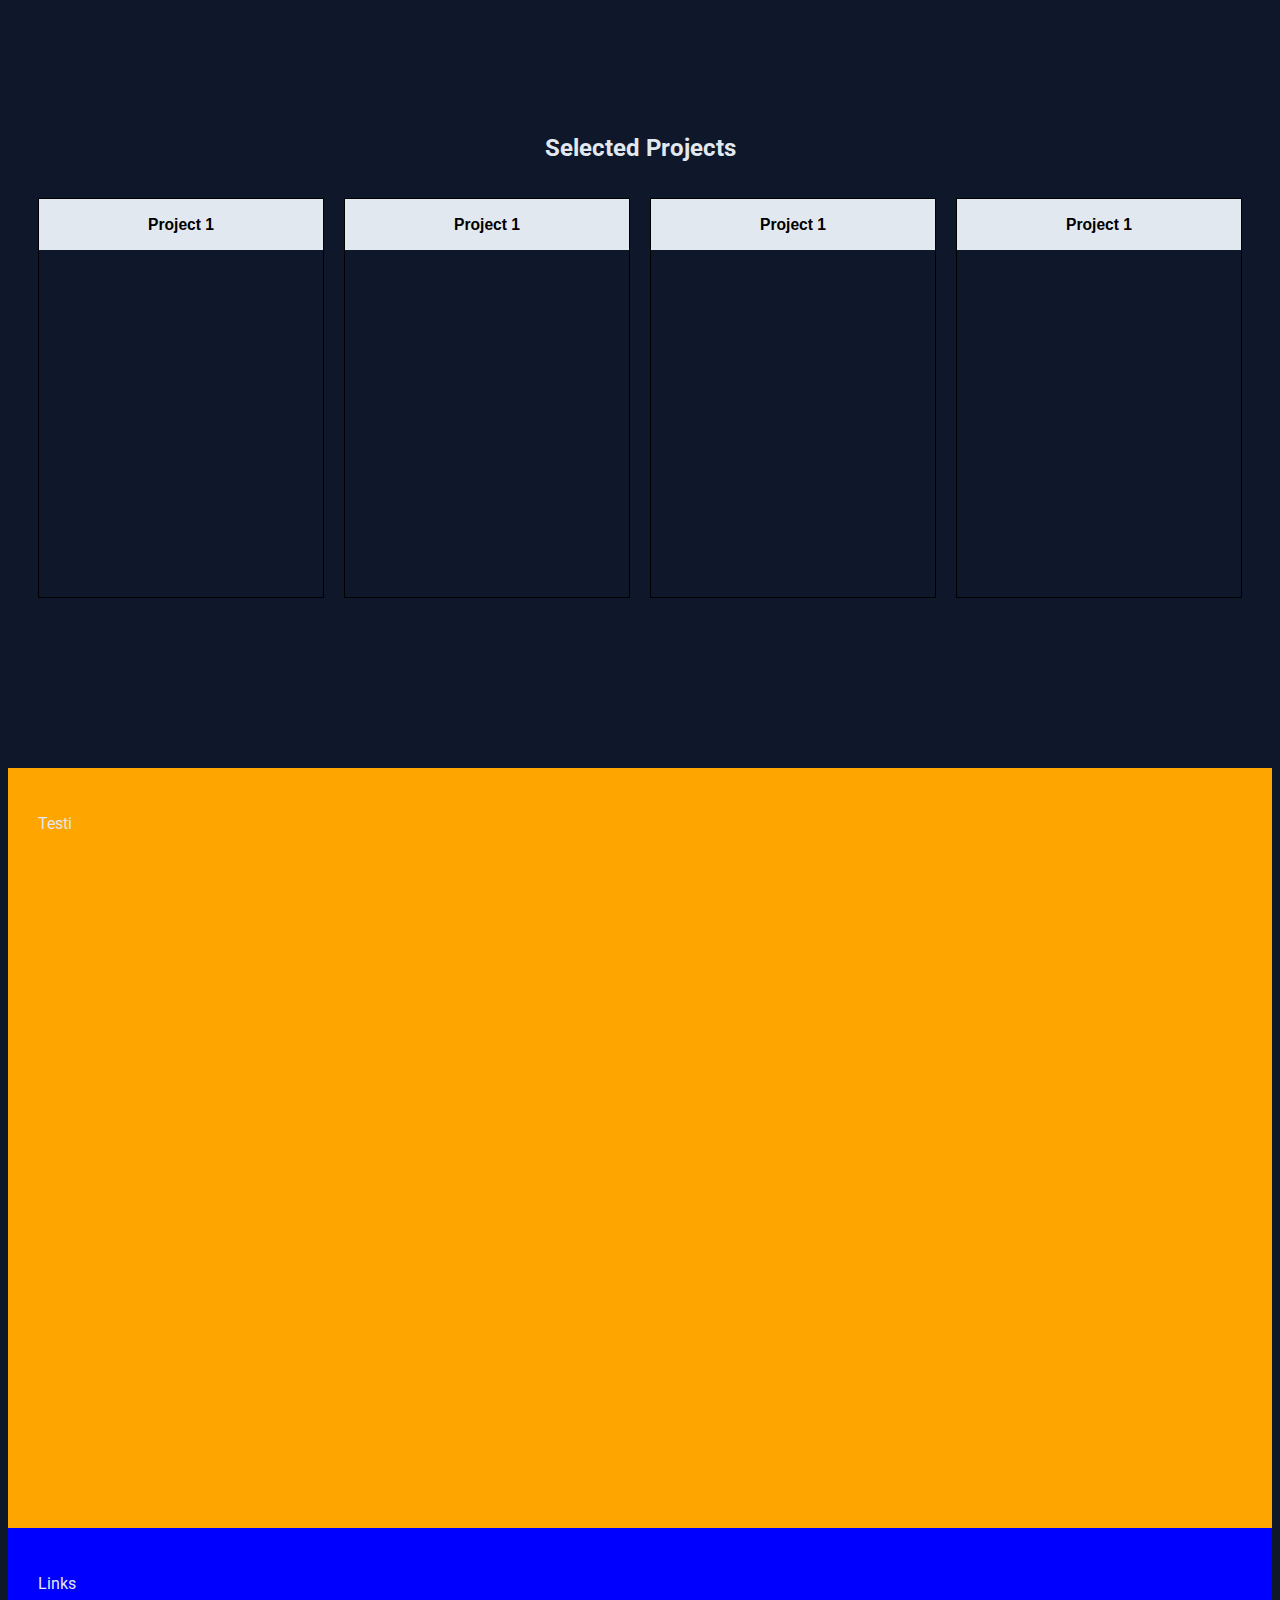
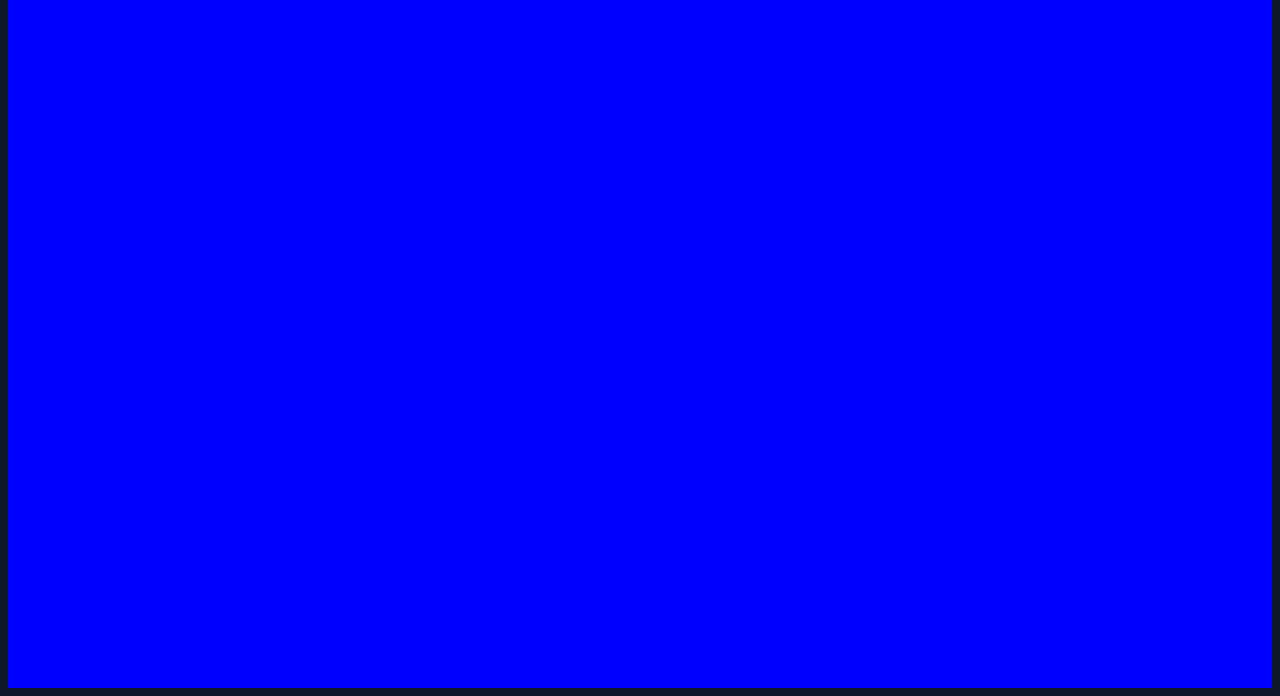
==== index.html @ 9897cf4c "added some code" ====
<!DOCTYPE html>
<html lang="en">
<head>
    <meta charset="UTF-8">
    <meta name="viewport" content="width=device-width, initial-scale=1.0">
    <title>Shreyas S - Portfolio</title>
    <link rel="stylesheet" href="./styles.css">


</head>
<body>
    <header class="hero"></header>
    <div class="section">
        
            
            <div class="section projects" id="projects">
                <div class="secheader"> 
                    <p>
                   <h2> Selected Projects</h2>
                </p>
                </div>
            
            <div class="cards">
                <button> <h3> Project 1</h3></button>
                
            </div>
            <div class="cards">
                <button> <h3> Project 1</h3></button>
            </div>
            <div class="cards">
                <button> <h3> Project 1</h3></button>
            </div>
            <div class="cards">
                <button> <h3> Project 1</h3></button>
            </div>

            

        </div>
        <div class="section testimonials">
            <p>
                Testi
            </p>
        </div>
        <div class="section links">
            <p>
                Links
            </p>
        </div>
    </div>
    <footer></footer>
</body>
</html>
---- styles.css ----
@import url('https://fonts.googleapis.com/css2?family=Roboto:ital,wght@0,100;0,300;0,500;0,900;1,100;1,500;1,900&display=swap');
body {
    font-family: 'Roboto', sans-serif;
    background-color: #0f172a;
    color: #e2e8f0;
}
div{
    /* margin: 20px; */
}
.section{
    max-width: 100%;
    min-height: 700px;
    max-height: max-content;
    border-left: 10px;
    border-right: 10px;
    display: grid;
}

.projects{
    padding:30px;
    display: grid;
    grid-template-rows: 100px minmax(100px, 400px);
    grid-template-columns: repeat(4, minmax(0, 1fr));
    column-gap: 20px;
    row-gap: 60px;
    text-align: center;
    border-width: 1px;

}

.projects button{
   width: 100%;
   background-color: #e2e8f0;
border: 0;
   transition: 0.3s;
}
.projects button:hover{
    
    background-color: #083344;
    color: #22d3ee;
    animation: ease-in;
}
.secheader{
    grid-column-start: 1;
  grid-column-end: 5;
  grid-row-start: 1;
  grid-row-end: 1;
  padding: 20px

}
.secheader p {
    padding: 20px;
}

.cards{
    border: 0.5px solid black;
}
.testimonials{
    background-color: orange;
    padding:30px;


}
.links{
    background-color: blue;
    padding:30px;

}


/* Desktop */
@media only screen and (min-width: 768px) {
}

/* Tablet */
@media only screen and (min-width: 768px) and (max-width: 1023px) {
  
}

/* Mobile */
@media only screen and (max-width: 767px) {

}

/* Foldable Mobile */
@media only screen and (min-width: 480px) and (max-width: 767px) {
  
}
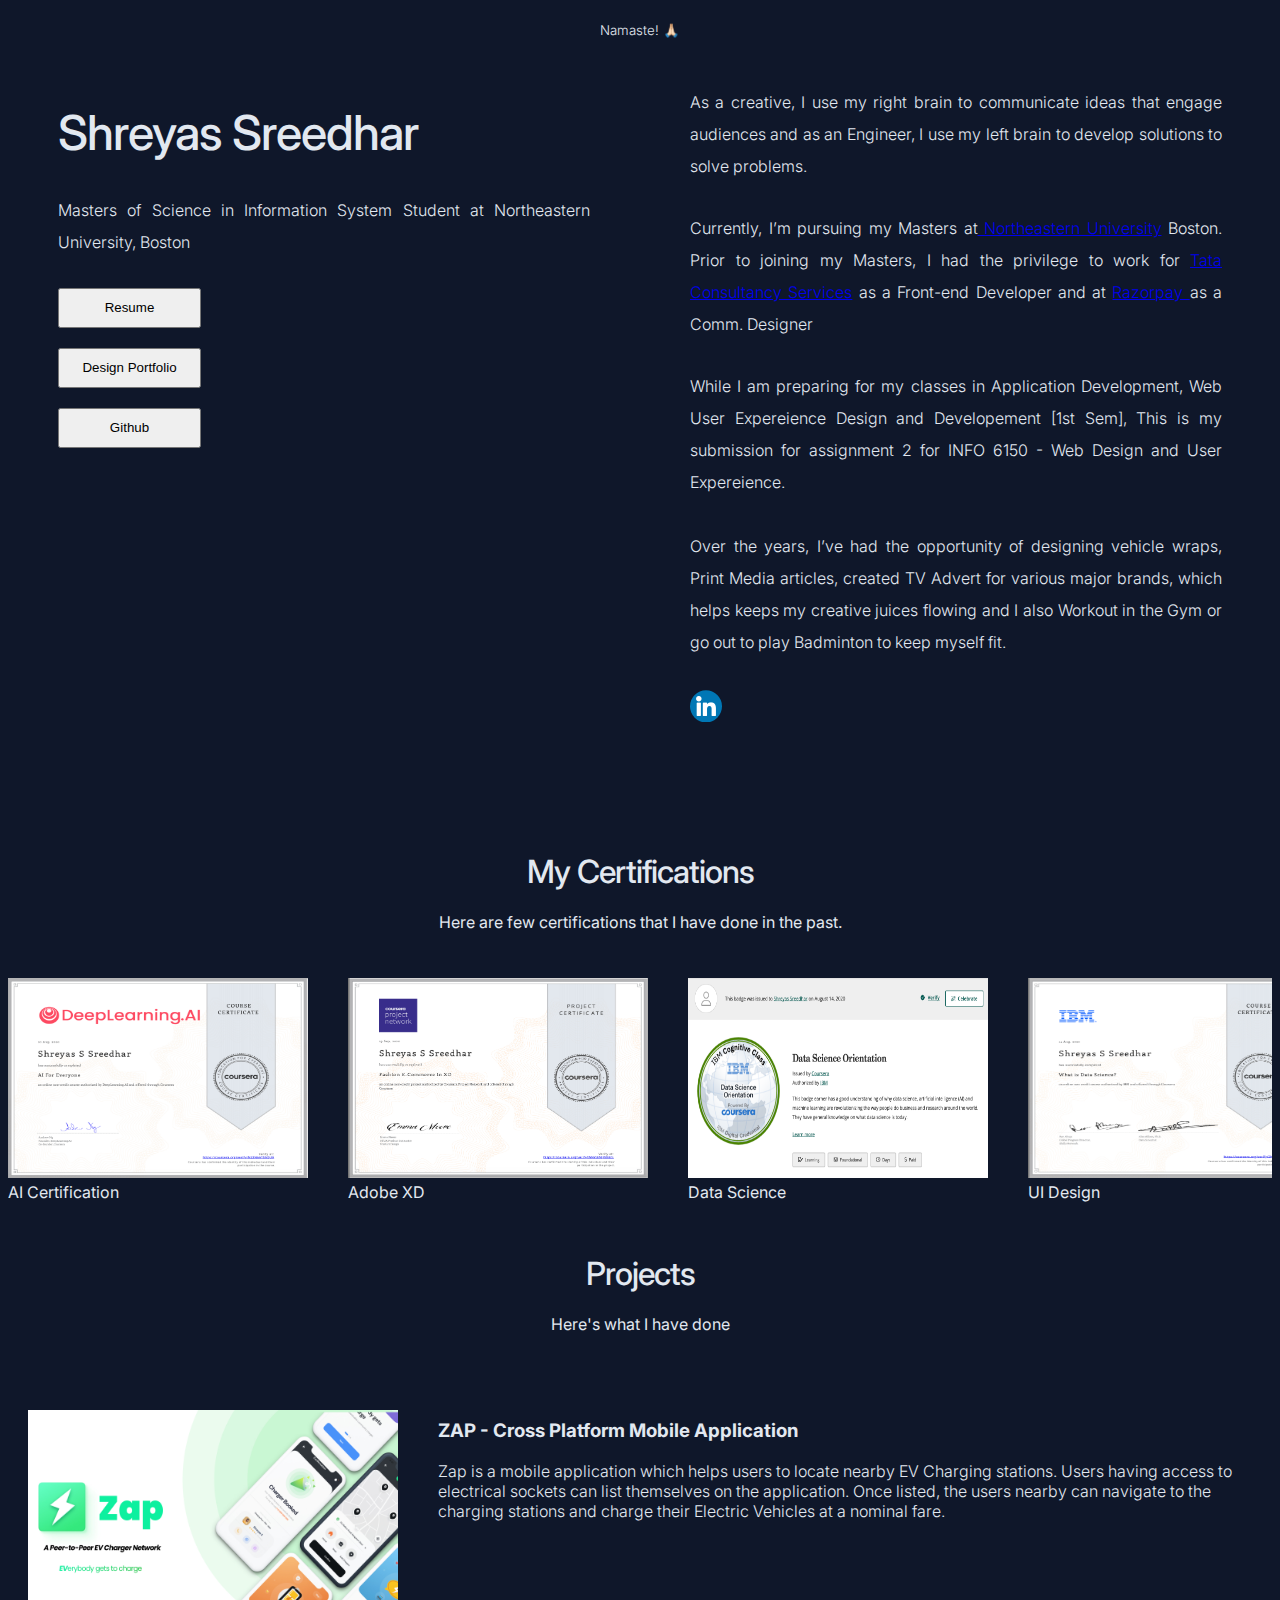
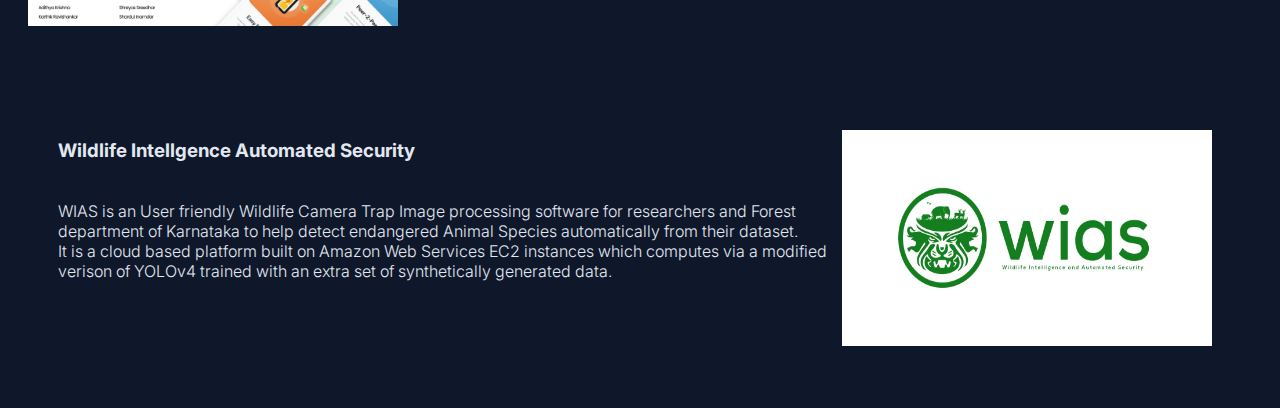
==== commit 2f9b9d01: "a lot of content changed" ====
--- a/index.html
+++ b/index.html
@@ -1,53 +1,118 @@
 <!DOCTYPE html>
 <html lang="en">
+
 <head>
     <meta charset="UTF-8">
     <meta name="viewport" content="width=device-width, initial-scale=1.0">
-    <title>Shreyas S - Portfolio</title>
+
     <link rel="stylesheet" href="./styles.css">
 
+    <title>Document</title>
+</head>
 
-</head>
 <body>
-    <header class="hero"></header>
-    <div class="section">
-        
-            
-            <div class="section projects" id="projects">
-                <div class="secheader"> 
-                    <p>
-                   <h2> Selected Projects</h2>
+    <header id="Home">
+
+        <h5>
+            Namaste! 🙏🏻
+        </h5>
+    </header>
+    <div class="mainme">
+        <div class="row">
+            <div class="column">
+                <!-- <div class="jfimage">
+            <img class="responsive dp" src="./images/shreyas.jpeg"></div> -->
+                <h1>Shreyas Sreedhar</h1>
+                <p id="maintext"> Masters of Science in Information System Student at Northeastern University, Boston
+                </p>
+                <div class="fora">
+                    <a href="#cta"> <button> Resume</button> </a>
+
+                    <br>
+                    <br>
+
+                    <a href="#cta"> <button> Design Portfolio </button> </a>
+
+                    <br>
+                    <br>
+
+                    <a href="#cta"> <button> Github</button> </a>
+
+                    <br>
+                    <br>
+                </div>
+            </div>
+            <div class="column">
+                <p>As a creative, I use my right brain to communicate ideas that engage audiences and as an Engineer, I
+                    use my left brain to develop solutions to solve problems.</p>
+
+                <p> Currently, I’m pursuing my Masters at<a href="www.northeastern.edu"> Northeastern University</a>
+                    Boston. Prior to joining my Masters, I had the privilege to work for <a href="www.tcs.com"> Tata
+                        Consultancy Services</a> as a Front-end Developer and at <a href="www.razorpay.com"> Razorpay
+                    </a> as a Comm. Designer </p>
+
+                <p>
+                    While I am preparing for my classes in Application Development, Web User Expereience Design and
+                    Developement [1st Sem], This is my submission for assignment 2 for INFO 6150 - Web Design and User
+                    Expereience.
+                    <br> <br> Over the years, I’ve had the opportunity of designing vehicle wraps, Print Media articles,
+                    created TV Advert for various major brands, which helps keeps my creative juices flowing and I also
+                    Workout in the Gym or go out to play Badminton to keep myself fit.
+                    <br>
+                    <br>
+                    <span class="my-links">
+                        <a href="www.linkedin.com/in/shreyas-sreedhar"><img class="linkedin" src="./linkedin.png"> </a>
+                    </span>
                 </p>
                 </div>
-            
-            <div class="cards">
-                <button> <h3> Project 1</h3></button>
-                
             </div>
-            <div class="cards">
-                <button> <h3> Project 1</h3></button>
-            </div>
-            <div class="cards">
-                <button> <h3> Project 1</h3></button>
-            </div>
-            <div class="cards">
-                <button> <h3> Project 1</h3></button>
-            </div>
-
-            
-
-        </div>
-        <div class="section testimonials">
-            <p>
-                Testi
-            </p>
-        </div>
-        <div class="section links">
-            <p>
-                Links
-            </p>
         </div>
     </div>
-    <footer></footer>
+    <div class="scrolltodown">
+        <h1> My Certifications </h1>
+        <p> Here are few certifications that I have done in the past.</p>
+    </div>
+
+    <div class="cards">
+        <div class="card">
+            
+            <img src="./images/certificate-1.png" alt="1st Certificate" width="300" height="200"> <br>
+            <caption id="cap_text"> AI Certification </caption>
+        </div>
+        <div class="card"> <img src="./images/certificate-2.png" alt="2nd Certificate" width="300" height="200"><caption> Adobe XD</caption> 
+        </div>
+        <div class="card">             <img src="./images/certificate-5.png" alt="3rd Certificate" width="300" height="200">
+            <caption> Data Science</caption></div>
+        <div class="card">             <img src="./images/certificate-6.png" alt="4th Certificate" width="300" height="200">
+            <caption> UI Design</caption></div>
+</div>
+<div class="scrolltodown">
+    <h1> Projects</h1>
+    <p> Here's what I have done</p>
+</div>
+<div class="test">
+    <div class="column">
+        <div class="testimonial">
+            <div class="card1 fright">
+                <img src="./images/Zap-Thumbail.jpg" style="float: left;">
+                <h3> ZAP - Cross Platform Mobile Application </h3>
+                <p>
+                    Zap is a mobile application which helps users to locate nearby EV Charging stations. Users having access to electrical sockets can list themselves on the application. Once listed, the users nearby can navigate to the charging stations and charge their Electric Vehicles at a nominal fare.
+                </p>
+            </div>
+            <div class="card1 fleft">
+              <img src="./images/project-2.jpg" style="float: right;">
+              <h3> Wildlife Intellgence Automated Security </h3> 
+                <p>
+                    
+                    <br>
+                    WIAS is an User friendly Wildlife Camera Trap Image processing software for researchers and Forest department of Karnataka to help detect endangered Animal Species automatically from their dataset. 
+                    <br>It is a cloud based platform built on Amazon Web Services EC2 instances which computes via a modified verison of YOLOv4 trained with an extra set of synthetically generated data.
+                </p>
+            </div>
+        </div>
+    </div>
+</div>
 </body>
+
 </html>--- a/styles.css
+++ b/styles.css
@@ -1,89 +1,283 @@
-
-@import url('https://fonts.googleapis.com/css2?family=Roboto:ital,wght@0,100;0,300;0,500;0,900;1,100;1,500;1,900&display=swap');
+@import url('https://fonts.googleapis.com/css2?family=Inter:ital,wght@0,100;0,300;0,500;0,900;1,100;1,500;1,900&display=swap');
+
 body {
-    font-family: 'Roboto', sans-serif;
-    background-color: #0f172a;
-    color: #e2e8f0;
-}
-div{
-    /* margin: 20px; */
-}
-.section{
-    max-width: 100%;
-    min-height: 700px;
-    max-height: max-content;
-    border-left: 10px;
-    border-right: 10px;
+  background-color: #0f172a;
+  font-family: 'Inter', sans-serif;
+  color: #e2e8f0;
+
+}
+
+header {
+  text-align: center;
+  color: #e2e8f0;
+  height: fit-content;
+}
+
+header h5 {
+  font-weight: 300;
+}
+
+h1 {
+  font-weight: 500;
+  letter-spacing: -1px;
+}
+
+/* header{
+  height: 100vh;
+  background-color: #083344;
+  text-align: center;
+  color:#e2e8f0;
+  padding: 10vh;
+} */
+img {
+  padding: 0px;
+}
+
+div {
+  max-width: 100%;
+}
+
+.mainme {
+  height: fit-content;
+}
+
+.mainme h1 {
+  font-size: 48px;
+  margin-left: 40px;
+
+}
+
+.mainme p {
+  font-weight: 300;
+  margin-left: 40px;
+  margin-right: 40px;
+  margin-bottom: 30px;
+  line-height: 2;
+  text-align: justify;
+}
+
+.fora {
+  margin-left: 40px;
+}
+
+.mainme li {
+
+  padding-left: 0px;
+  list-style-type: none;
+
+}
+
+.herotext {
+  align-items: center;
+  padding-left: 10px;
+}
+
+.maintext {
+  padding: 0px;
+  line-height: 50%;
+  letter-spacing: -2px;
+
+}
+
+.subtext {
+  font-weight: 300;
+}
+
+
+/* 
+.dp {
+  margin: 0 auto;
+  text-align: center;
+margin-left: 40px;
+height: 100px;
+position: absolute;
+top: 50%;
+left: 50%; 
+transform: translate(-50%, -50%);
+
+width: 100px;
+clip-path: circle();
+} */
+.linkedin {
+  height: 32px;
+  clip-path: circle();
+}
+
+.row {
+  display: flex;
+}
+
+.mainme .column {
+  flex: 50%;
+  padding: 10px;
+  height: 80vh;
+}
+
+.mainme button {
+  height: 40px;
+  width: 25%;
+}
+
+.scrolltodown {
+  padding: 30px;
+  text-align: center;
+}
+
+.card {
+  /* background: rgba(15, 23, 42, 0.5); */
+  /* background-color: #94a3b8; */
+  /* opacity: 0.1; */
+  max-height: 300px;
+  /* max-width: 100%; */
+  /* width: 50px; */
+  /* padding: 30px; */
+text-justify: center;
+
+}
+
+.card:hover {
+  background: rgba(148, 163, 184, .1);
+  /* opacity: 0.5; */
+  transition: 0.3s;
+
+
+}
+
+.card1 {
+  /* background: rgba(15, 23, 42, 0.5); */
+  /* background-color: #94a3b8; */
+  /* opacity: 0.1; */
+  max-height: 300px;
+  max-width: 100%;
+  padding: 20px 20px 10px 10px;
+  /* max-width: 100%; */
+  /* width: 50px; */
+  /* padding: 30px; */
+text-justify:newspaper;
+
+
+
+}
+
+.card1:hover {
+  background: rgba(148, 163, 184, .1);
+  /* opacity: 0.5; */
+  transition: 0.3s;
+
+
+}
+
+.cards p {
+  padding-left: 10%;
+}
+.cards {
+  overflow-x: clip;
+  border-color: red;
+  display: grid;
+  column-gap: 40px;
+  max-width: 100%;
+  max-height: 300px;
+  /* row-gap: 20px; */
+  grid-template-columns: 1fr 1fr 1fr 1fr;
+} 
+  .headingproj {
+    margin-left: 10px;
+  }
+
+  .testimonial {
+    position: relative;
+    padding: 0;
     display: grid;
-}
-
-.projects{
-    padding:30px;
-    display: grid;
-    grid-template-rows: 100px minmax(100px, 400px);
-    grid-template-columns: repeat(4, minmax(0, 1fr));
     column-gap: 20px;
-    row-gap: 60px;
-    text-align: center;
-    border-width: 1px;
-
-}
-
-.projects button{
-   width: 100%;
-   background-color: #e2e8f0;
-border: 0;
-   transition: 0.3s;
-}
-.projects button:hover{
-    
-    background-color: #083344;
-    color: #22d3ee;
-    animation: ease-in;
-}
-.secheader{
-    grid-column-start: 1;
-  grid-column-end: 5;
-  grid-row-start: 1;
-  grid-row-end: 1;
-  padding: 20px
-
-}
-.secheader p {
-    padding: 20px;
-}
-
-.cards{
-    border: 0.5px solid black;
-}
-.testimonials{
-    background-color: orange;
-    padding:30px;
-
-
-}
-.links{
-    background-color: blue;
-    padding:30px;
-
-}
-
-
-/* Desktop */
-@media only screen and (min-width: 768px) {
-}
-
-/* Tablet */
-@media only screen and (min-width: 768px) and (max-width: 1023px) {
-  
-}
-
-/* Mobile */
-@media only screen and (max-width: 767px) {
-
-}
-
-/* Foldable Mobile */
-@media only screen and (min-width: 480px) and (max-width: 767px) {
-  
-}+    row-gap: 20px;
+    grid-template-rows: repeat(2, minmax(300px, 1fr));
+  }
+  .fright img{
+   
+    height: 80%;
+    width: 30%;
+    padding-left:  10px;
+    padding-top: 10px;
+    padding-right: 40px;
+
+  }
+  .fright p{
+    margin-left: 40px;
+    font-weight: 300;
+  }
+  .fleft img{
+   
+    height: 80%;
+    width: 30%;
+    padding-left:  10px;
+    padding-top: 10px;
+    padding-right: 40px;
+
+  }
+  .fleft h3{
+    padding-left: 40px;
+  }
+  .fleft p{
+    margin-left: 40px;
+    font-weight: 300;
+  }
+  @media screen and (min-width: 1024px) {}
+
+  @media screen and (min-width: 768px) and (max-width: 1023px) {}
+
+
+
+  @media screen and (min-width: 480px) and (max-width: 767px) {}
+
+  @media screen and (max-width: 480px) {
+    .column {
+      width: 100%;
+    }
+
+    .row {
+      display: grid;
+      row-gap: 40px;
+    }
+
+    .card {
+      margin-bottom: 10px;
+
+    }
+
+    .cards {
+      display: inline;
+    }
+
+    div {
+      max-width: 100%;
+    }
+
+    .mainme h1 {
+      font-size: 24px;
+      margin-left: 0px;
+      text-align: center;
+
+    }
+
+    .mainme .column {
+
+      max-width: 100%;
+      padding-left: 0px;
+      height: fit-content;
+      align-items: center;
+      justify-content: center;
+    }
+
+    .mainme button {
+      padding-left: 0px;
+      height: 40px;
+      width: 100%;
+    }
+
+    .fora {
+      margin-left: 20px;
+
+    }
+
+
+  }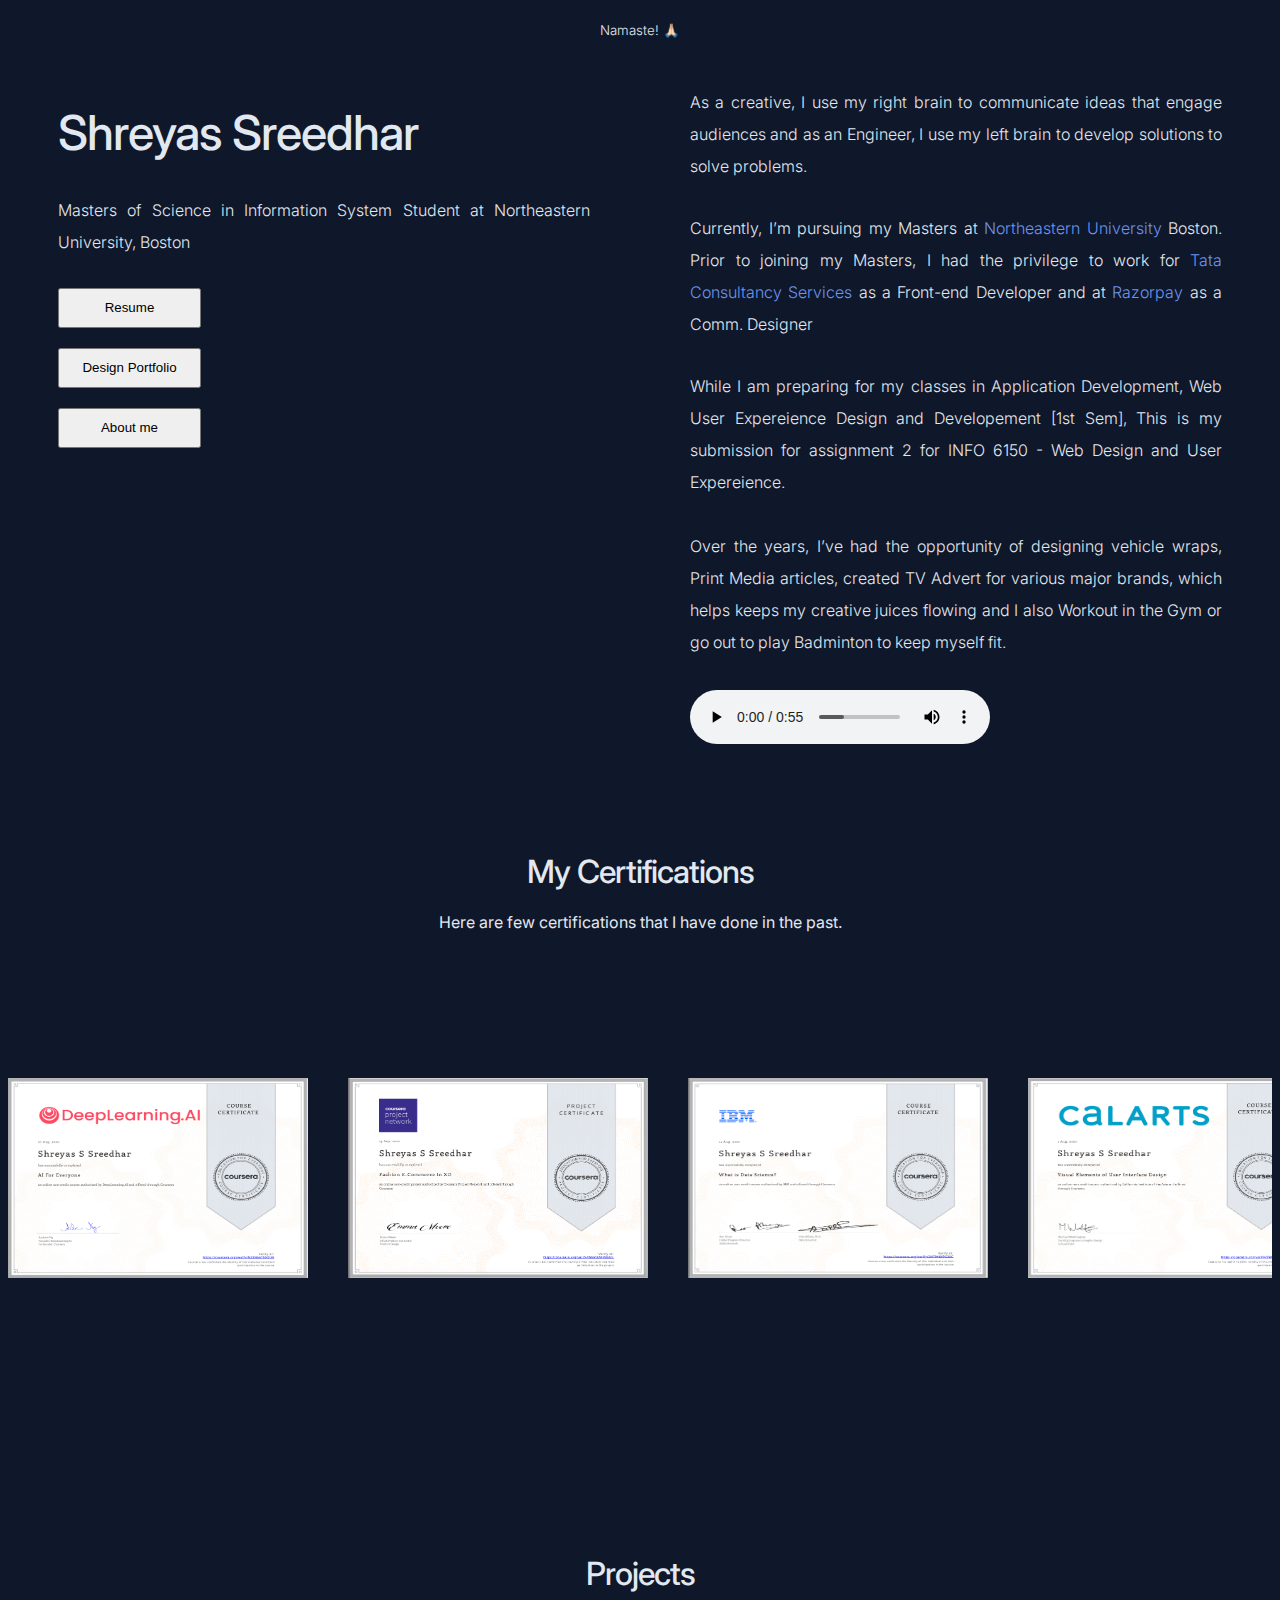
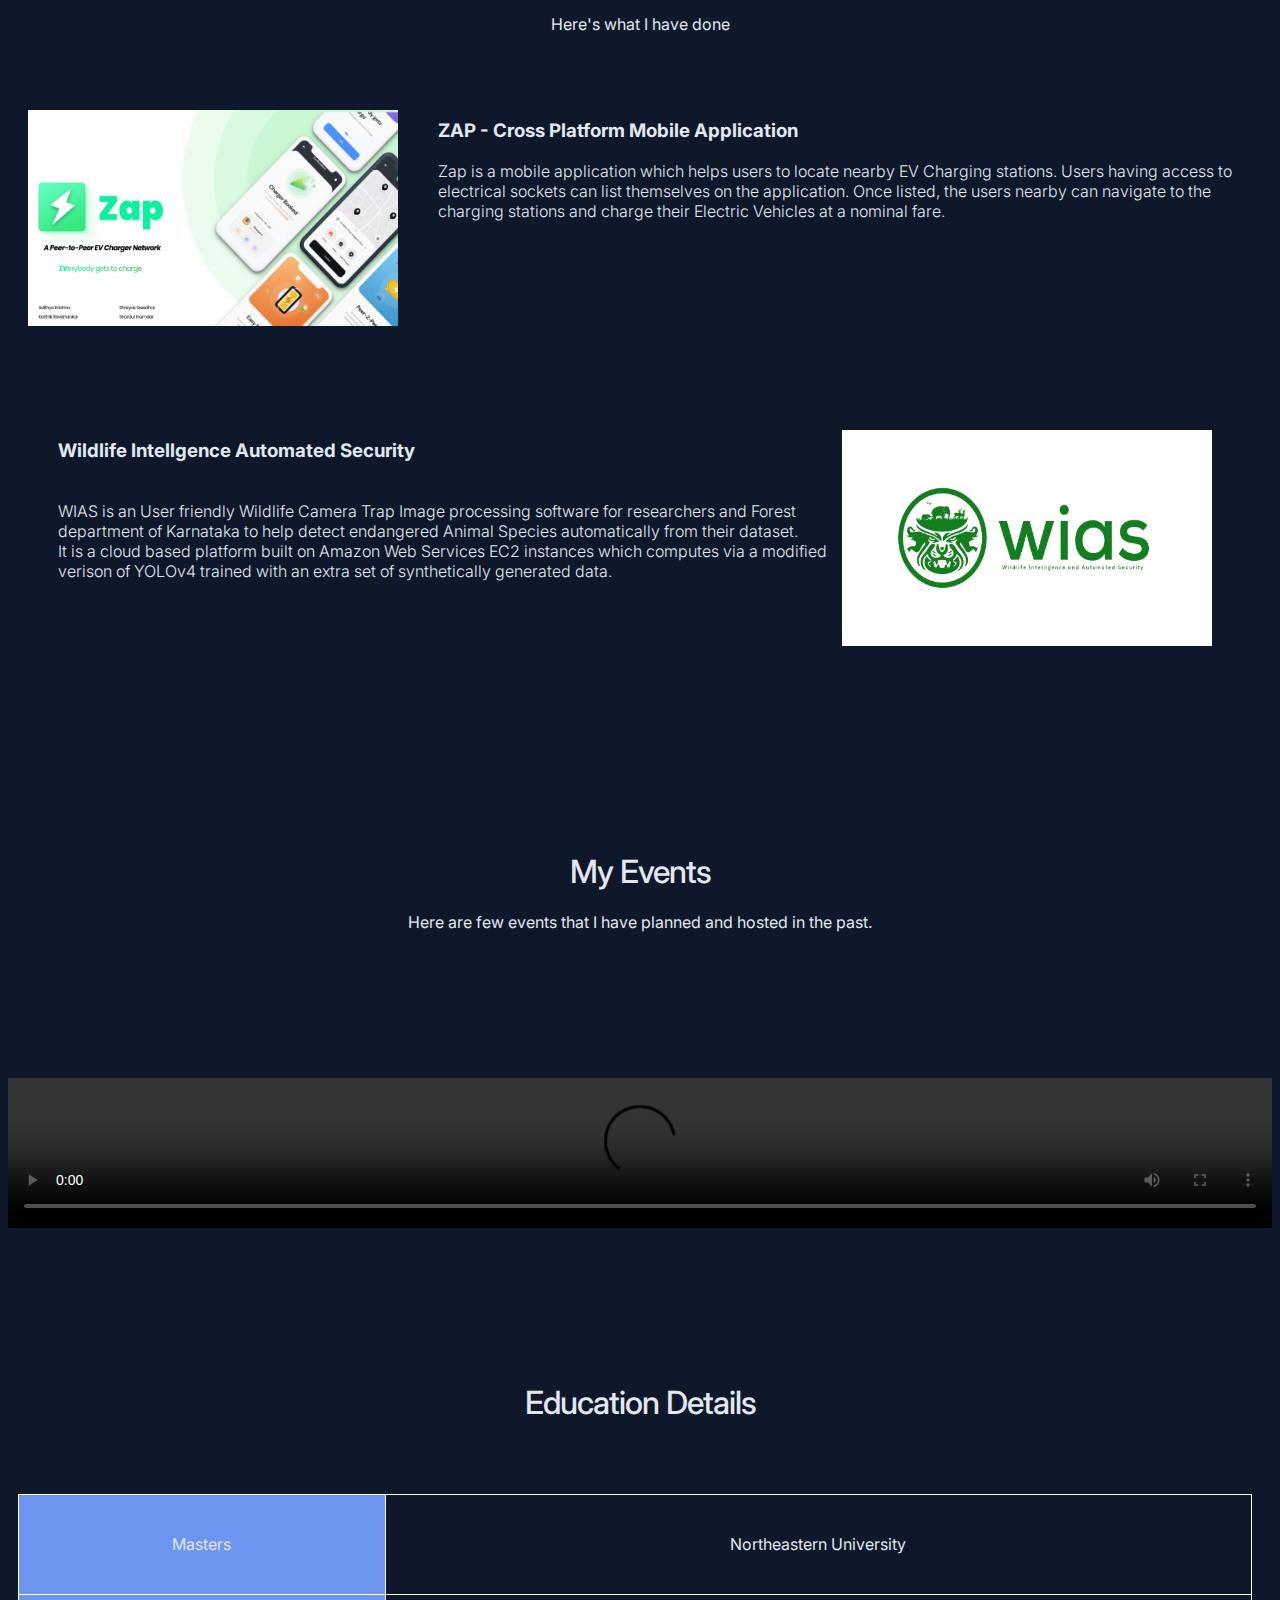
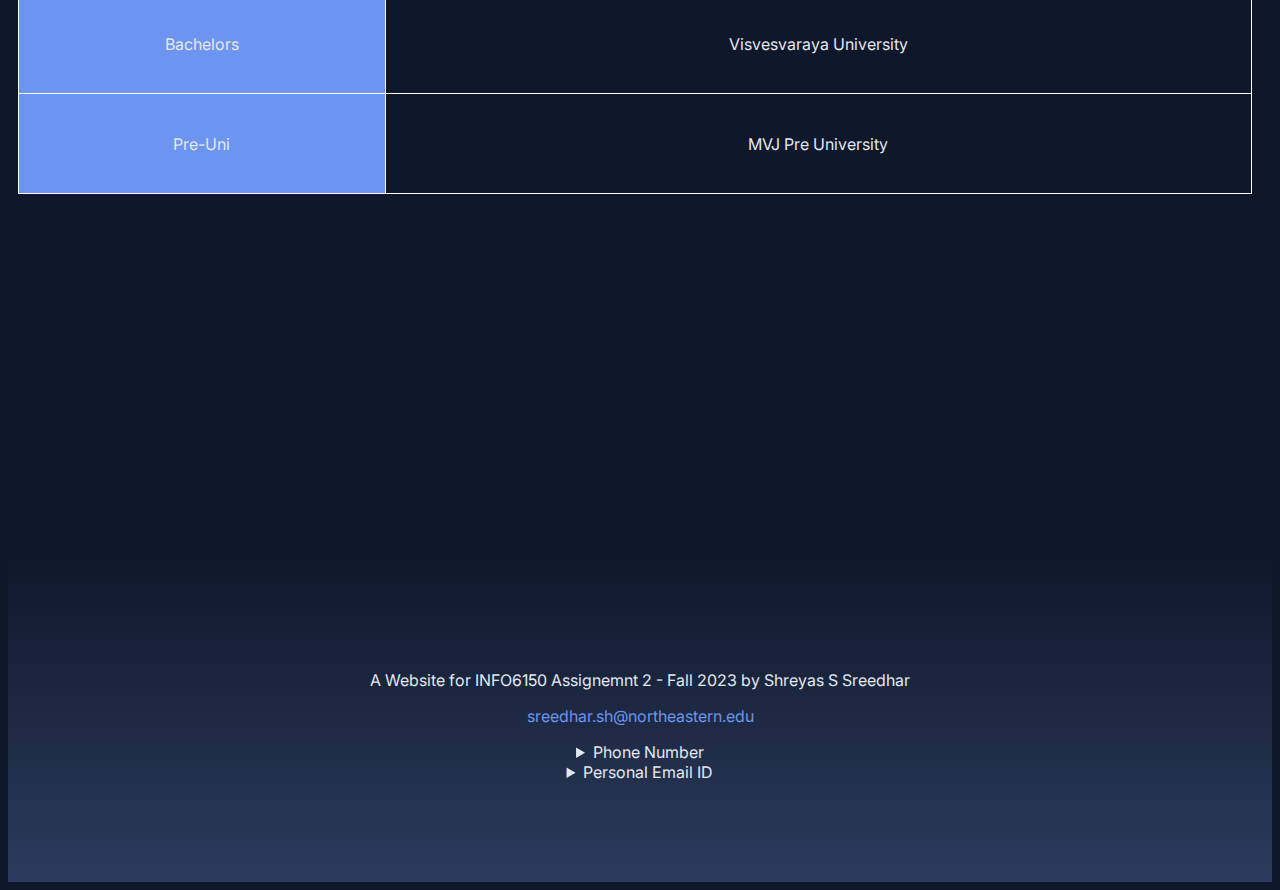
==== commit 2a0c7c4a: "a lot more stuff added and removed" ====
--- a/index.html
+++ b/index.html
@@ -6,8 +6,10 @@
     <meta name="viewport" content="width=device-width, initial-scale=1.0">
 
     <link rel="stylesheet" href="./styles.css">
+    <link rel="icon" type="image/x-icon" href="/images/favicon.ico">
 
-    <title>Document</title>
+
+    <title>Shreyas S Sreedhar</title>
 </head>
 
 <body>
@@ -20,8 +22,6 @@
     <div class="mainme">
         <div class="row">
             <div class="column">
-                <!-- <div class="jfimage">
-            <img class="responsive dp" src="./images/shreyas.jpeg"></div> -->
                 <h1>Shreyas Sreedhar</h1>
                 <p id="maintext"> Masters of Science in Information System Student at Northeastern University, Boston
                 </p>
@@ -36,7 +36,7 @@
                     <br>
                     <br>
 
-                    <a href="#cta"> <button> Github</button> </a>
+                    <a href="./aboutme.html"> <button> About me</button> </a>
 
                     <br>
                     <br>
@@ -60,37 +60,47 @@
                     Workout in the Gym or go out to play Badminton to keep myself fit.
                     <br>
                     <br>
-                    <span class="my-links">
-                        <a href="www.linkedin.com/in/shreyas-sreedhar"><img class="linkedin" src="./linkedin.png"> </a>
-                    </span>
+                  
+                       
+                        <audio controls>
+                            <source src="./audio/txtspeech.mp3" type="audio/mpeg">
+                        </audio>
+              
                 </p>
                 </div>
-            </div>
         </div>
     </div>
+    
     <div class="scrolltodown">
         <h1> My Certifications </h1>
         <p> Here are few certifications that I have done in the past.</p>
     </div>
+    <div class="cert">
+        <div class="cards">
+            <div class="card">
+                <img src="./images/certificate-1.png" alt="1st Certificate" width="300" height="200"> <br>
+                <caption id="cap_text"> AI Certification </caption>
+            </div>
+            <div class="card"> 
+                <img src="./images/certificate-2.png" alt="2nd Certificate" width="300" height="200"> <br>
+                <caption> Adobe XD</caption> 
+            </div>
+            <div class="card">
+                <img src="./images/certificate-6.png" alt="3rd Certificate" width="300" height="200"> <br>
+                <caption> Data Science</caption>
+            </div>
+            <div class="card">
+                <img src="./images/certificate-4.png" alt="4th Certificate" width="300" height="200"> <br>
+                <caption> UI Design</caption>
+            </div>
+        </div>
+    </div>
 
-    <div class="cards">
-        <div class="card">
-            
-            <img src="./images/certificate-1.png" alt="1st Certificate" width="300" height="200"> <br>
-            <caption id="cap_text"> AI Certification </caption>
-        </div>
-        <div class="card"> <img src="./images/certificate-2.png" alt="2nd Certificate" width="300" height="200"><caption> Adobe XD</caption> 
-        </div>
-        <div class="card">             <img src="./images/certificate-5.png" alt="3rd Certificate" width="300" height="200">
-            <caption> Data Science</caption></div>
-        <div class="card">             <img src="./images/certificate-6.png" alt="4th Certificate" width="300" height="200">
-            <caption> UI Design</caption></div>
-</div>
-<div class="scrolltodown">
-    <h1> Projects</h1>
-    <p> Here's what I have done</p>
-</div>
 <div class="test">
+    <div class="scrolltodown">
+        <h1> Projects</h1>
+        <p> Here's what I have done</p>
+    </div>
     <div class="column">
         <div class="testimonial">
             <div class="card1 fright">
@@ -104,7 +114,6 @@
               <img src="./images/project-2.jpg" style="float: right;">
               <h3> Wildlife Intellgence Automated Security </h3> 
                 <p>
-                    
                     <br>
                     WIAS is an User friendly Wildlife Camera Trap Image processing software for researchers and Forest department of Karnataka to help detect endangered Animal Species automatically from their dataset. 
                     <br>It is a cloud based platform built on Amazon Web Services EC2 instances which computes via a modified verison of YOLOv4 trained with an extra set of synthetically generated data.
@@ -113,6 +122,68 @@
         </div>
     </div>
 </div>
+<div class="scrolltodown">
+    <h1> My Events </h1>
+    <p> Here are few events that I have planned and hosted in the past.</p>
+</div>
+<div class="cert">
+    <div class="cards1">
+            <video src="./video/concert1.mp4" type="video/mp4" width="100%" height="100%" controls> <br>
+            <caption id="cap_text"> 2019 Vijay Prakash Musical Concert </caption>
+        </div>
+      
+       
+        
+    </div>
+</div>
+<div class="scrolltodown">
+    <h1> Education Details</h1>
+</div>
+<div class="column">
+    <div class="testimonial">
+        
+        <div class="card1 fright">
+            
+            <table class="feat">
+            <tr>
+                <td class="colorss"> Masters </td>
+                <td> Northeastern University</td>
+            </tr>
+            <tr>
+                <td class="colorss"> Bachelors </td>
+                <td> Visvesvaraya University</td>
+            </tr>
+            <tr>
+                <td class="colorss"> Pre-Uni </td>
+                <td> MVJ Pre University</td>
+            </tr>
+
+        </table>
+        </div>
+    </div>
+</div>
+<footer>
+    
+    <p>A Website for INFO6150 Assignemnt 2 - Fall 2023 by Shreyas S Sreedhar</p>
+    <p><a href="mailto:sreedhar.sh@northeastern.edu">sreedhar.sh@northeastern.edu</a></p>
+    <details>
+        <summary> Phone Number</summary>
+
+        <a href="tel:+12308575153" > +1 230 857 5153 </a>
+    </details>
+   
+    <details>
+
+
+        <summary> Personal Email ID</summary>
+
+        <a href="mailto:shreyas.sreedhar@gmail.com"> shreyas.sreedhar@gmail.com </a>
+
+
+    </details>
+
+</footer>
+</body>
 </body>
 
 </html>--- a/styles.css
+++ b/styles.css
@@ -4,6 +4,48 @@
   background-color: #0f172a;
   font-family: 'Inter', sans-serif;
   color: #e2e8f0;
+
+}
+a:link {
+  color: #6d94ee;
+  background-color: transparent;
+  text-decoration: none;
+}
+
+a:visited {
+  color: pink;
+  background-color: transparent;
+  text-decoration: none;
+}
+table, th, td {
+  border: 1px solid white;
+  border-collapse: collapse;
+  text-align: center;
+
+}
+.colorss{
+  background-color: #6d94ee;
+}
+  
+.feat{
+  width:100%;
+  height:300px;
+}
+.feat th{
+
+      background-color: #ff0000;
+    
+}
+.midsection{
+  background-color: whitesmoke;
+  padding: 100px;
+  color: black;
+  width: 100%;
+  
+}
+.features{
+  align-items: center;
+  padding: 100px
 
 }
 
@@ -36,7 +78,14 @@
 div {
   max-width: 100%;
 }
-
+.cert{
+  padding-bottom: 100px ;
+  padding-top: 100px;
+}
+.test{
+  padding-bottom: 100px ;
+  padding-top: 100px;
+}
 .mainme {
   height: fit-content;
 }
@@ -139,6 +188,7 @@
   background: rgba(148, 163, 184, .1);
   /* opacity: 0.5; */
   transition: 0.3s;
+  color: #e2e8f0;
 
 
 }
@@ -166,19 +216,32 @@
 
 
 }
-
-.cards p {
+.card2 {
+  /* background: rgba(15, 23, 42, 0.5); */
+  /* background-color: #94a3b8; */
+  /* opacity: 0.1; */
+  max-height: 300px;
+  /* max-width: 100%; */
+  /* width: 50px; */
+  /* padding: 30px; */
+text-justify: center;
+
+}
+
+.cards2 p {
   padding-left: 10%;
+
 }
 .cards {
   overflow-x: clip;
-  border-color: red;
   display: grid;
   column-gap: 40px;
   max-width: 100%;
   max-height: 300px;
   /* row-gap: 20px; */
   grid-template-columns: 1fr 1fr 1fr 1fr;
+  text-align: center;
+  color: #0f172a;
 } 
   .headingproj {
     margin-left: 10px;
@@ -220,7 +283,69 @@
   .fleft p{
     margin-left: 40px;
     font-weight: 300;
-  }
+
+  }
+
+
+  .row3 {
+    display: grid;
+}
+.column3{
+    flex: 50%;
+    
+  
+}
+.cert video{
+  max-width: 100%;
+}
+
+.features{
+  align-items: center;
+
+}
+.pricerange{
+  align-items: center;
+  
+}
+.herotext{
+  text-align: center;
+  position: absolute;
+  top: 20%;
+  left: 50%;
+  transform: translate(-50%, -50%);
+  color: white;
+}
+.mediasection{
+  text-align: center;
+}
+.midsection{
+  background-color: whitesmoke;
+  padding: 100px;
+  color: black;
+  
+}
+.midsection1{
+  background-color: black;
+  padding: 10px;
+  color: white;
+  justify-content: left;
+  align-items: left;
+  
+}
+
+footer{
+  align-items: center;
+  text-align: center;
+  padding: 100px;
+  background-image: linear-gradient(to bottom, #0f172a,  #2c3b5d );
+}
+.footer p{
+  color: #222222;
+  text-decoration: r;
+}
+audio{
+  max-width: 100%;
+}
   @media screen and (min-width: 1024px) {}
 
   @media screen and (min-width: 768px) and (max-width: 1023px) {}
@@ -230,6 +355,9 @@
   @media screen and (min-width: 480px) and (max-width: 767px) {}
 
   @media screen and (max-width: 480px) {
+    *{
+      overflow-x: hidden;
+    }
     .column {
       width: 100%;
     }
@@ -241,17 +369,41 @@
 
     .card {
       margin-bottom: 10px;
-
-    }
-
+      max-width: 90%;
+
+    }
+.card img{
+  max-width: 90%;
+}
     .cards {
       display: inline;
     }
 
+    .card1 {
+      margin-bottom: 10px;
+
+      
+
+    }
+    .card1 img{
+      align-items: center;
+    }
+    
+
+
+    .cards1 {
+      display: inline;
+    }
+    .card1 img{
+      display: none;
+    }
+    .fleft h3{
+      padding-left: 0px;
+    }
+
     div {
       max-width: 100%;
     }
-
     .mainme h1 {
       font-size: 24px;
       margin-left: 0px;
@@ -278,6 +430,20 @@
       margin-left: 20px;
 
     }
-
+    .testimonial{
+      display: inline;
+
+    }
+    .testimonial img{
+      padding: 0px;
+    }
+    .cert{
+      padding-bottom: 30px ;
+      padding-top: 30px;
+    }
+    footer{
+      padding: 0px;
+      padding-top: 20px;
+    }
 
   }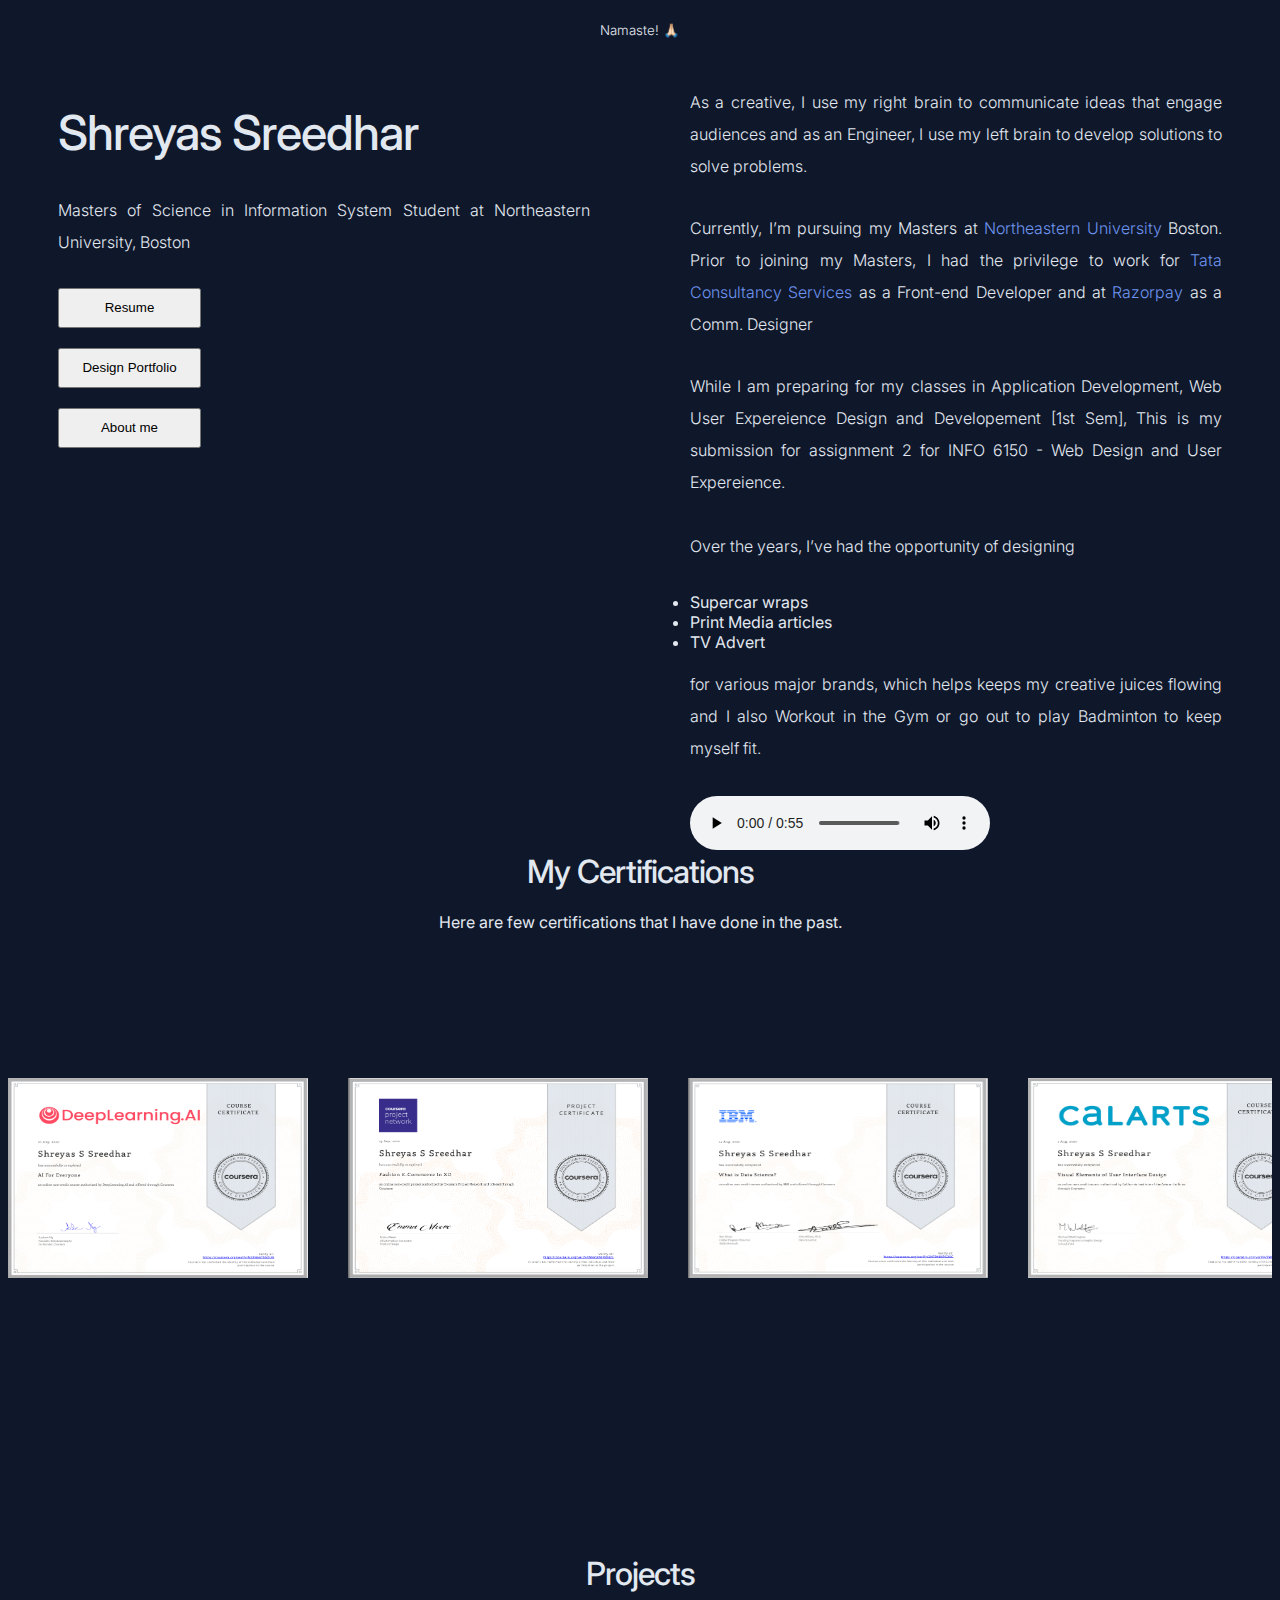
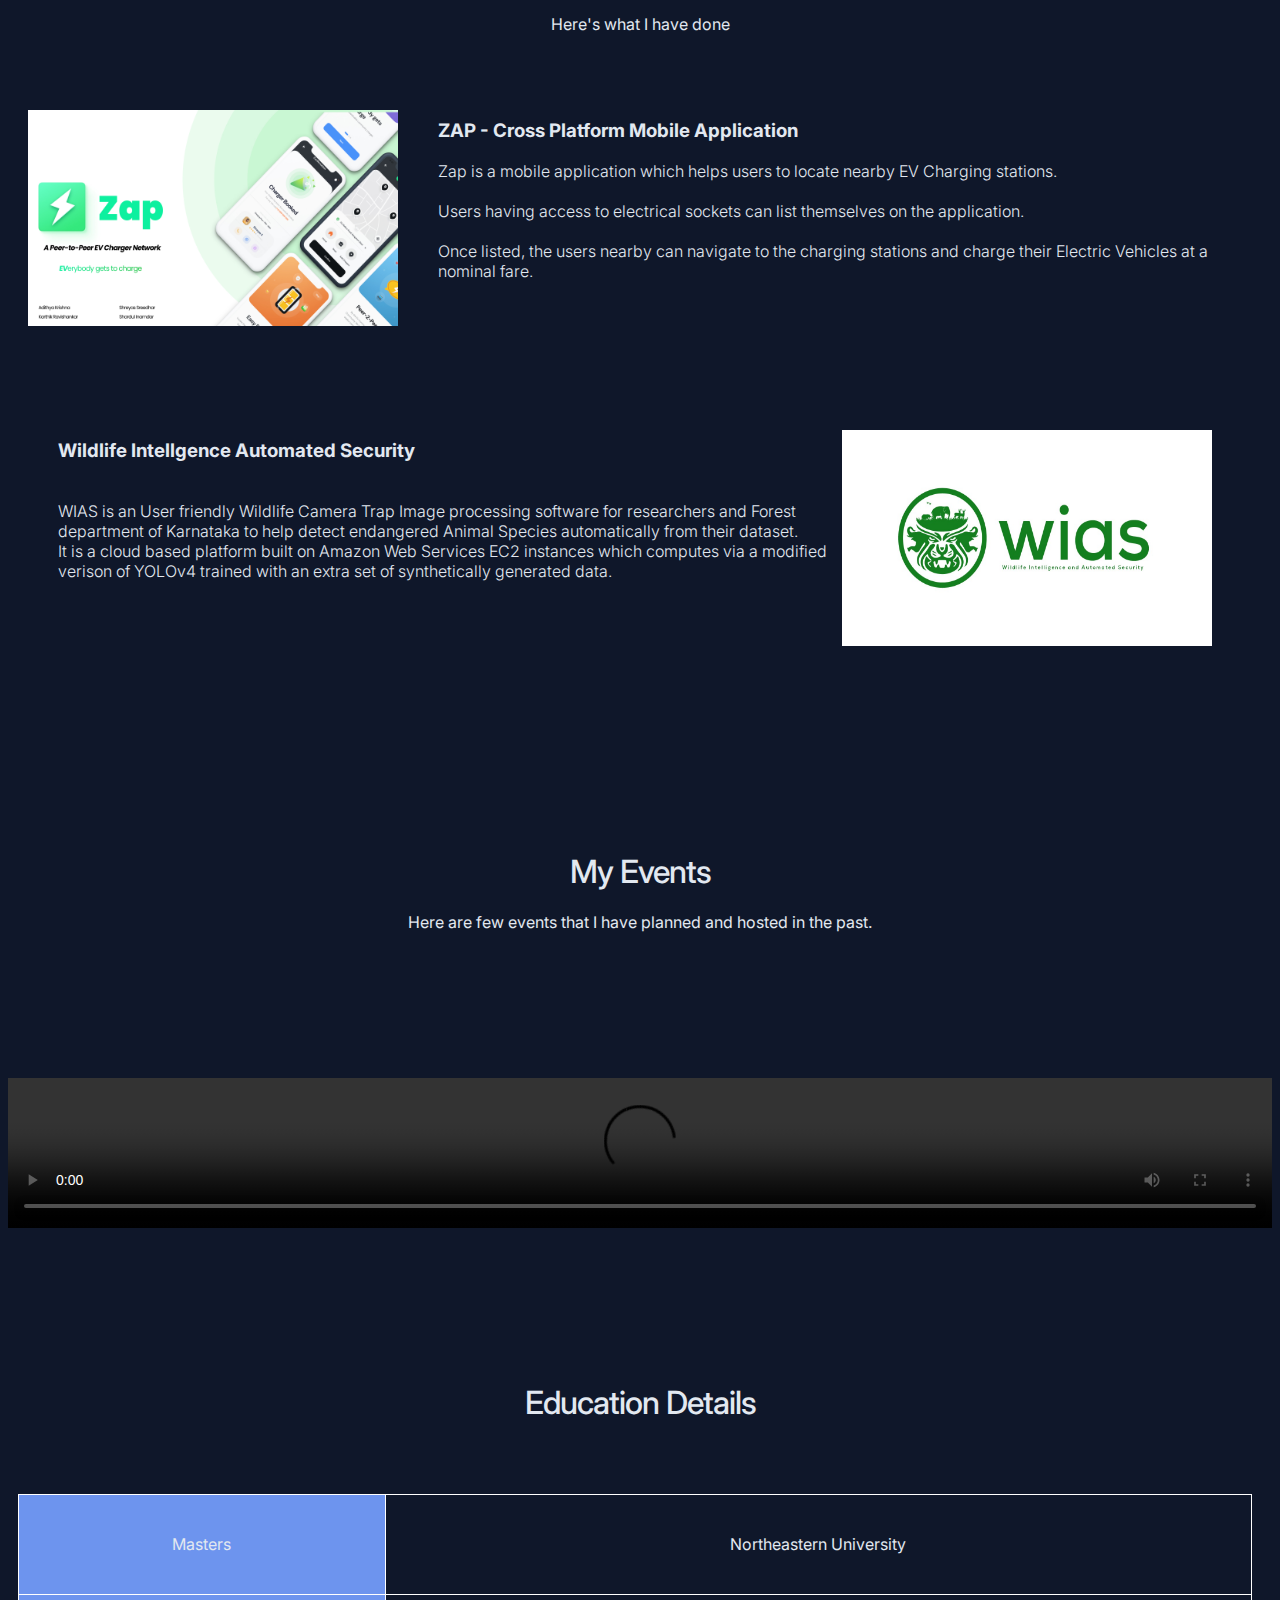
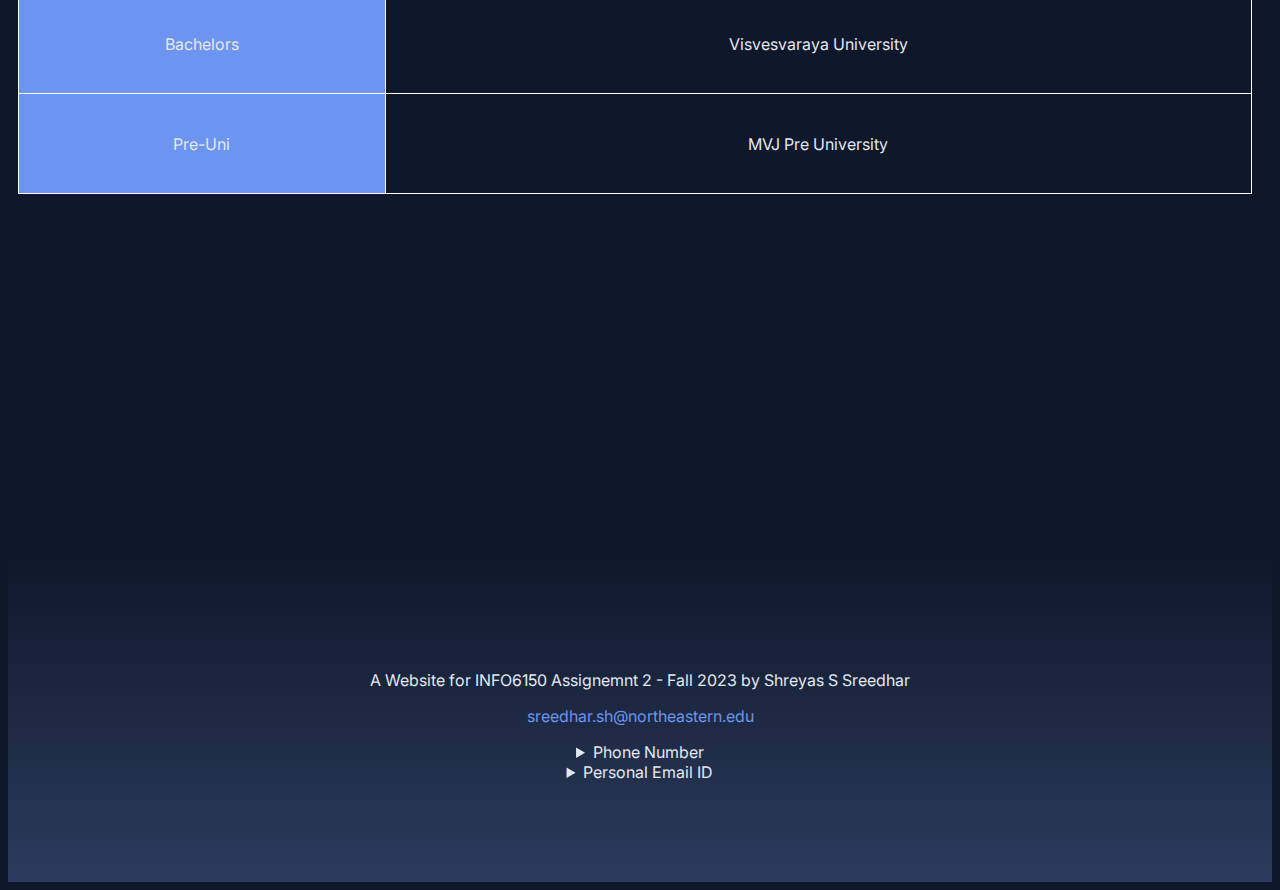
==== commit 25c54b53: "favicon" ====
--- a/index.html
+++ b/index.html
@@ -4,9 +4,9 @@
 <head>
     <meta charset="UTF-8">
     <meta name="viewport" content="width=device-width, initial-scale=1.0">
-
+    <link rel="icon" type="image/x-icon" href="./images/favicon.ico">
     <link rel="stylesheet" href="./styles.css">
-    <link rel="icon" type="image/x-icon" href="/images/favicon.ico">
+    
 
 
     <title>Shreyas S Sreedhar</title>
@@ -55,13 +55,23 @@
                     While I am preparing for my classes in Application Development, Web User Expereience Design and
                     Developement [1st Sem], This is my submission for assignment 2 for INFO 6150 - Web Design and User
                     Expereience.
-                    <br> <br> Over the years, I’ve had the opportunity of designing vehicle wraps, Print Media articles,
-                    created TV Advert for various major brands, which helps keeps my creative juices flowing and I also
+                    <br> <br> Over the years, I’ve had the opportunity of designing </p> 
+                    <menu>
+                        <li>
+                            Supercar wraps
+                        </li>
+                        <li>
+                            Print Media articles
+                        </li>
+                        <li>
+                            TV Advert 
+                        </li>
+                    </menu>
+                    <p>
+                    for various major brands, which helps keeps my creative juices flowing and I also
                     Workout in the Gym or go out to play Badminton to keep myself fit.
-                    <br>
-                    <br>
-                  
-                       
+                       <br>
+                       <br>
                         <audio controls>
                             <source src="./audio/txtspeech.mp3" type="audio/mpeg">
                         </audio>
@@ -107,7 +117,9 @@
                 <img src="./images/Zap-Thumbail.jpg" style="float: left;">
                 <h3> ZAP - Cross Platform Mobile Application </h3>
                 <p>
-                    Zap is a mobile application which helps users to locate nearby EV Charging stations. Users having access to electrical sockets can list themselves on the application. Once listed, the users nearby can navigate to the charging stations and charge their Electric Vehicles at a nominal fare.
+                    Zap is a mobile application which helps users to locate nearby EV Charging stations.  <br><br>
+
+                    Users having access to electrical sockets can list themselves on the application. <br> <br> Once listed, the users nearby can navigate to the charging stations and charge their Electric Vehicles at a nominal fare.
                 </p>
             </div>
             <div class="card1 fleft">
--- a/styles.css
+++ b/styles.css
@@ -109,7 +109,7 @@
   margin-left: 40px;
 }
 
-.mainme li {
+.mainme {
 
   padding-left: 0px;
   list-style-type: none;
@@ -444,6 +444,7 @@
     footer{
       padding: 0px;
       padding-top: 20px;
+      margin: 0px;
     }
 
   }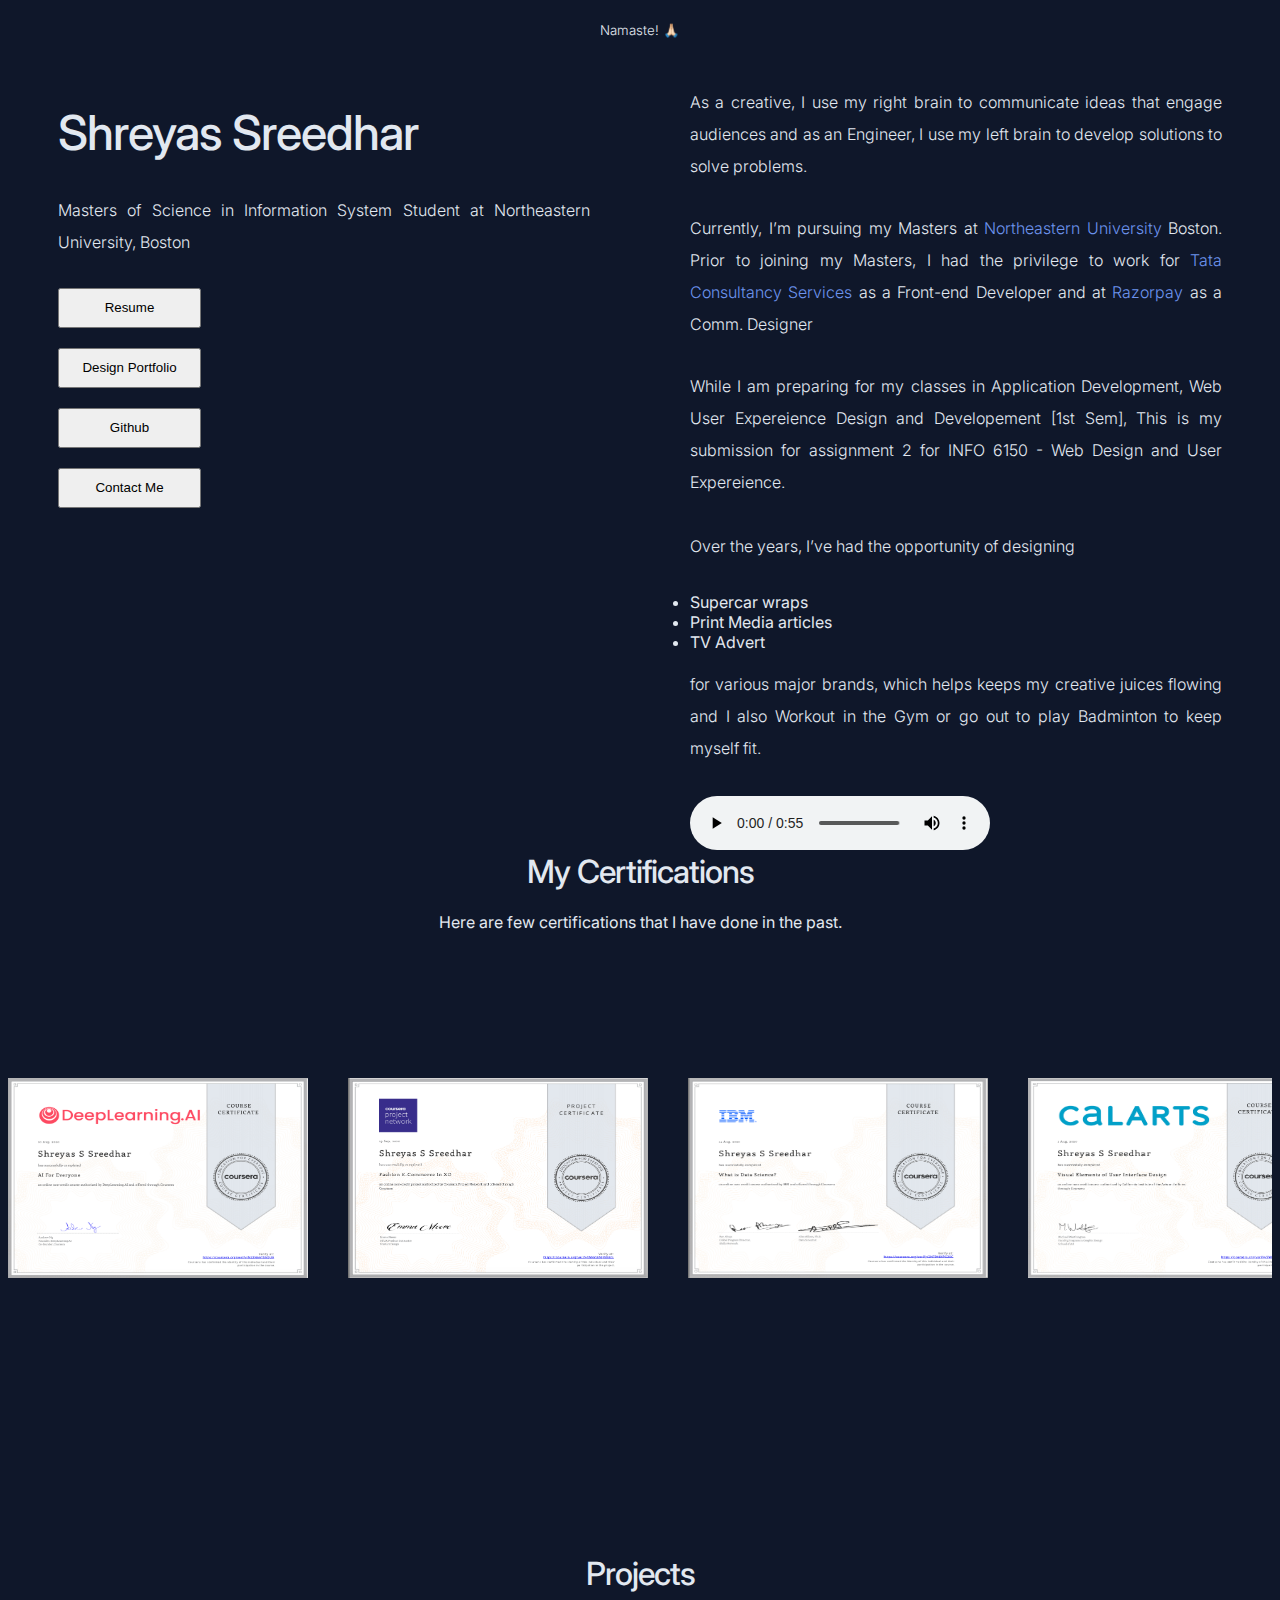
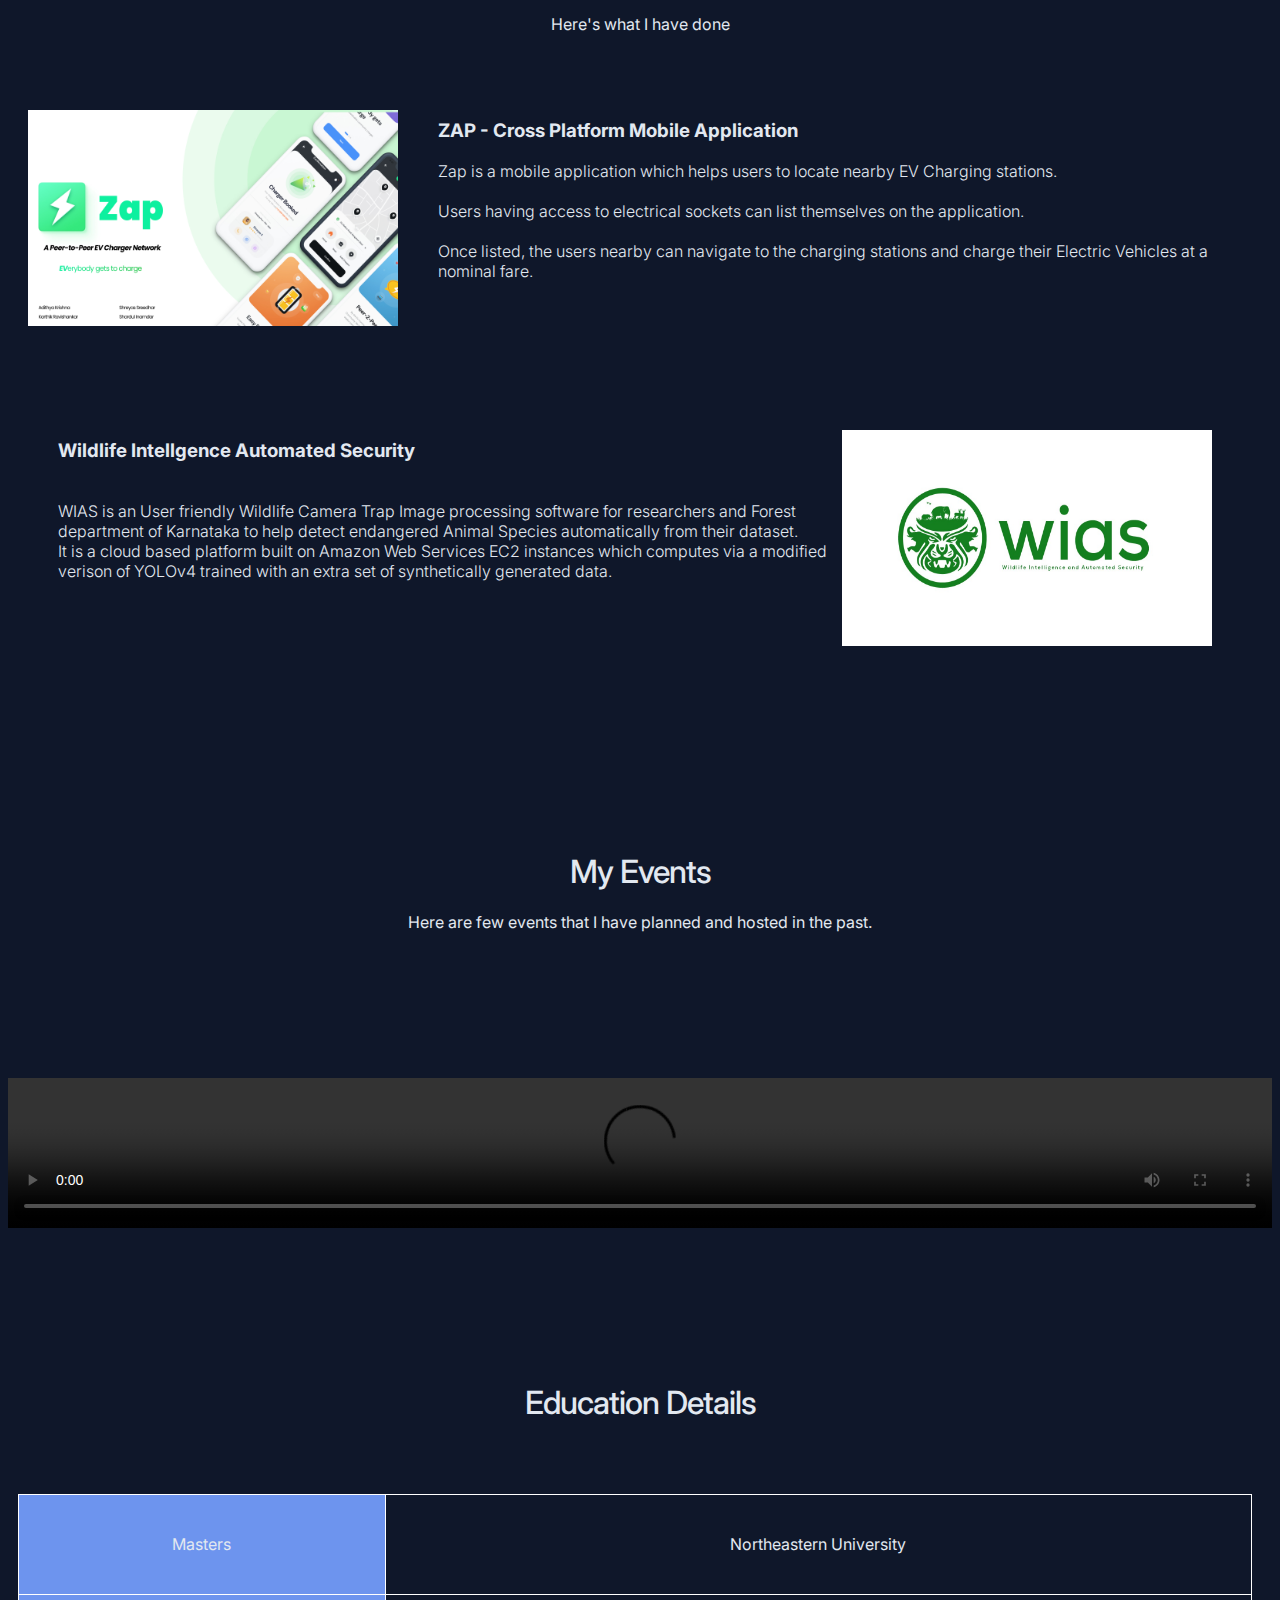
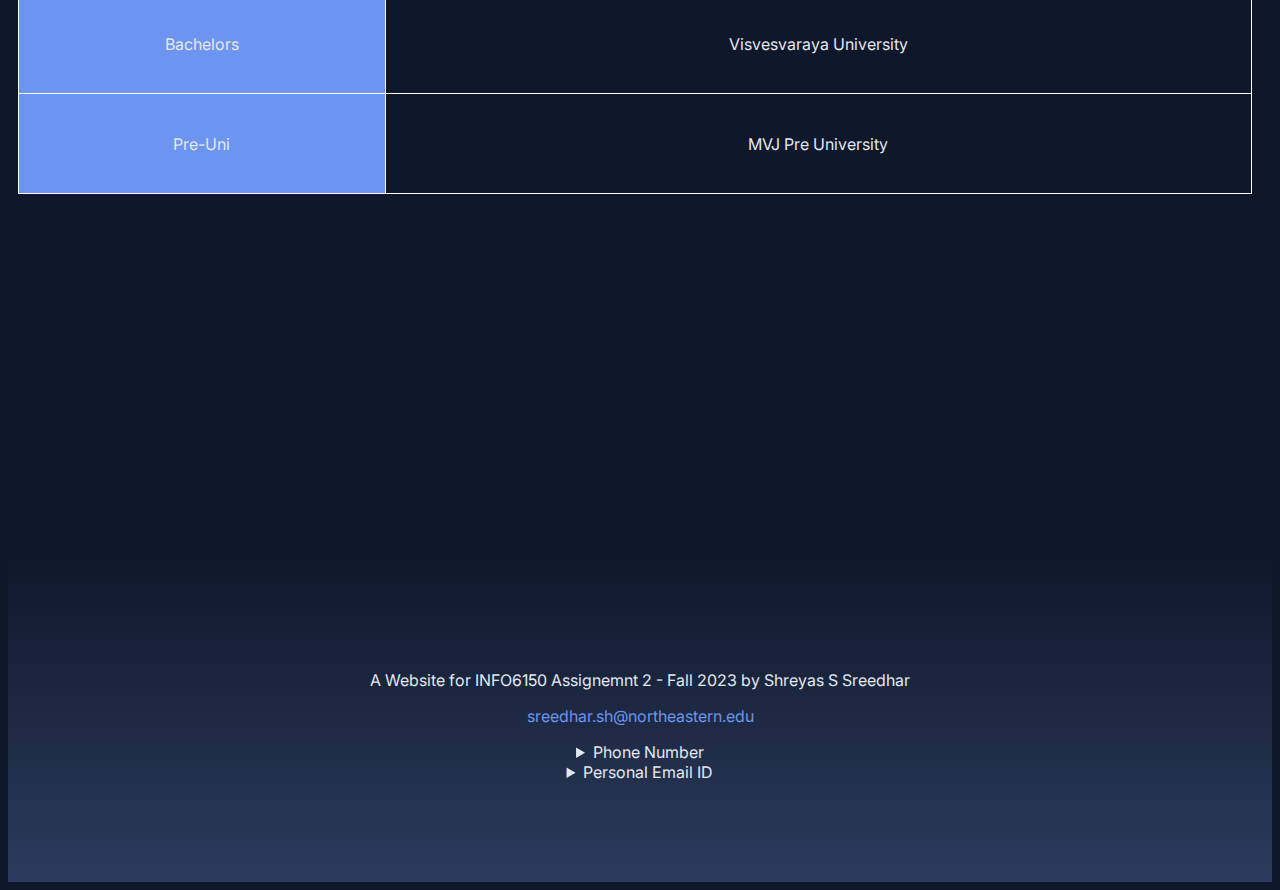
==== commit b63e056e: "few more changes and readme" ====
--- a/index.html
+++ b/index.html
@@ -26,20 +26,22 @@
                 <p id="maintext"> Masters of Science in Information System Student at Northeastern University, Boston
                 </p>
                 <div class="fora">
-                    <a href="#cta"> <button> Resume</button> </a>
-
-                    <br>
-                    <br>
-
-                    <a href="#cta"> <button> Design Portfolio </button> </a>
-
-                    <br>
-                    <br>
-
-                    <a href="./aboutme.html"> <button> About me</button> </a>
-
-                    <br>
-                    <br>
+                    <a href="https://drive.google.com/file/d/10CGXS2rv7-7QGsjAEIzcWrIBA-BFA6PF/view?usp=share_link"> <button> Resume</button> </a>
+
+                    <br>
+                    <br>
+
+                    <a href="https://shreyas-sreedhar-design.framer.website/"> <button> Design Portfolio </button> </a>
+
+                    <br>
+                    <br>
+
+                    <a href="https://github.com/shreyas-sreedhar"> <button> Github</button> </a>
+
+                    <br>
+                    <br>
+                    <a href="./contact-me.html"> <button> Contact Me</button> </a>
+
                 </div>
             </div>
             <div class="column">
--- a/styles.css
+++ b/styles.css
@@ -248,7 +248,7 @@
   }
 
   .testimonial {
-    position: relative;
+    /* position: relative; */
     padding: 0;
     display: grid;
     column-gap: 20px;
@@ -286,7 +286,9 @@
 
   }
 
-
+.card1 img{
+  float: left;
+}
   .row3 {
     display: grid;
 }
@@ -309,7 +311,7 @@
 }
 .herotext{
   text-align: center;
-  position: absolute;
+  /* position: absolute; */
   top: 20%;
   left: 50%;
   transform: translate(-50%, -50%);
@@ -346,13 +348,133 @@
 audio{
   max-width: 100%;
 }
-  @media screen and (min-width: 1024px) {}
-
-  @media screen and (min-width: 768px) and (max-width: 1023px) {}
-
-
-
-  @media screen and (min-width: 480px) and (max-width: 767px) {}
+  @media screen and (min-width: 1024px) {
+    .mainme{
+      display: block;
+    }
+    .mainme{
+      padding-bottom: relative;
+    }
+    .herotext{
+      position: sticky;
+    }
+  }
+
+
+
+  @media screen and (min-width: 768px) and (max-width: 1023px) {
+    .mainme{
+      display: block;
+    }
+    /* .scrolltodown{
+      position: relative;
+    } */
+  }
+
+
+
+  @media screen and (min-width: 480px) and (max-width: 767px) {
+    *{
+      overflow-x: hidden;
+      
+    }
+    .column {
+      width: 100%;
+    }
+
+    .row {
+      /* display: grid; */
+      row-gap: 40px;
+    }
+
+    .card {
+      margin-bottom: 10px;
+      max-width: 90%;
+
+    }
+.card img{
+  max-width: 90%;
+}
+    .cards {
+      /* display: grid; */
+    }
+
+    .card1 {
+      margin-bottom: 10px;
+
+      
+
+    }
+    .card1 img{
+      align-items: center;
+    }
+    
+
+
+    /* .cards1 {
+      display: inline;
+    } */
+    .card1 img{
+      display: none;
+    }
+    .fleft h3{
+      padding-left: 0px;
+    }
+
+    div {
+      max-width: 100%;
+    }
+    .mainme{
+ 
+      display:block }
+
+    .mainme h1 {
+      font-size: 24px;
+      margin-left: 0px;
+      text-align: center;
+
+    }
+
+    .mainme .column {
+
+      max-width: 100%;
+      padding-left: 0px;
+      /* height: fit-content; */
+      align-items: center;
+      justify-content: center;
+    }
+
+    .mainme button {
+      padding-left: 0px;
+      height: 40px;
+      width: 100%;
+    }
+    .maineme button:hover{
+      background-color: #222222;
+      color: white;
+    }
+
+    .fora {
+      margin-left: 20px;
+
+    }
+    /* .testimonial{
+      display: inline;
+
+    } */
+    /* .testimonial img{
+      padding: 0px;
+    }
+    .cert{
+      padding-bottom: 30px ;
+      padding-top: 30px;
+    }
+    footer{
+      padding: 0px;
+      padding-top: 20px;
+      margin: 0px;
+    } */
+  }
 
   @media screen and (max-width: 480px) {
     *{
